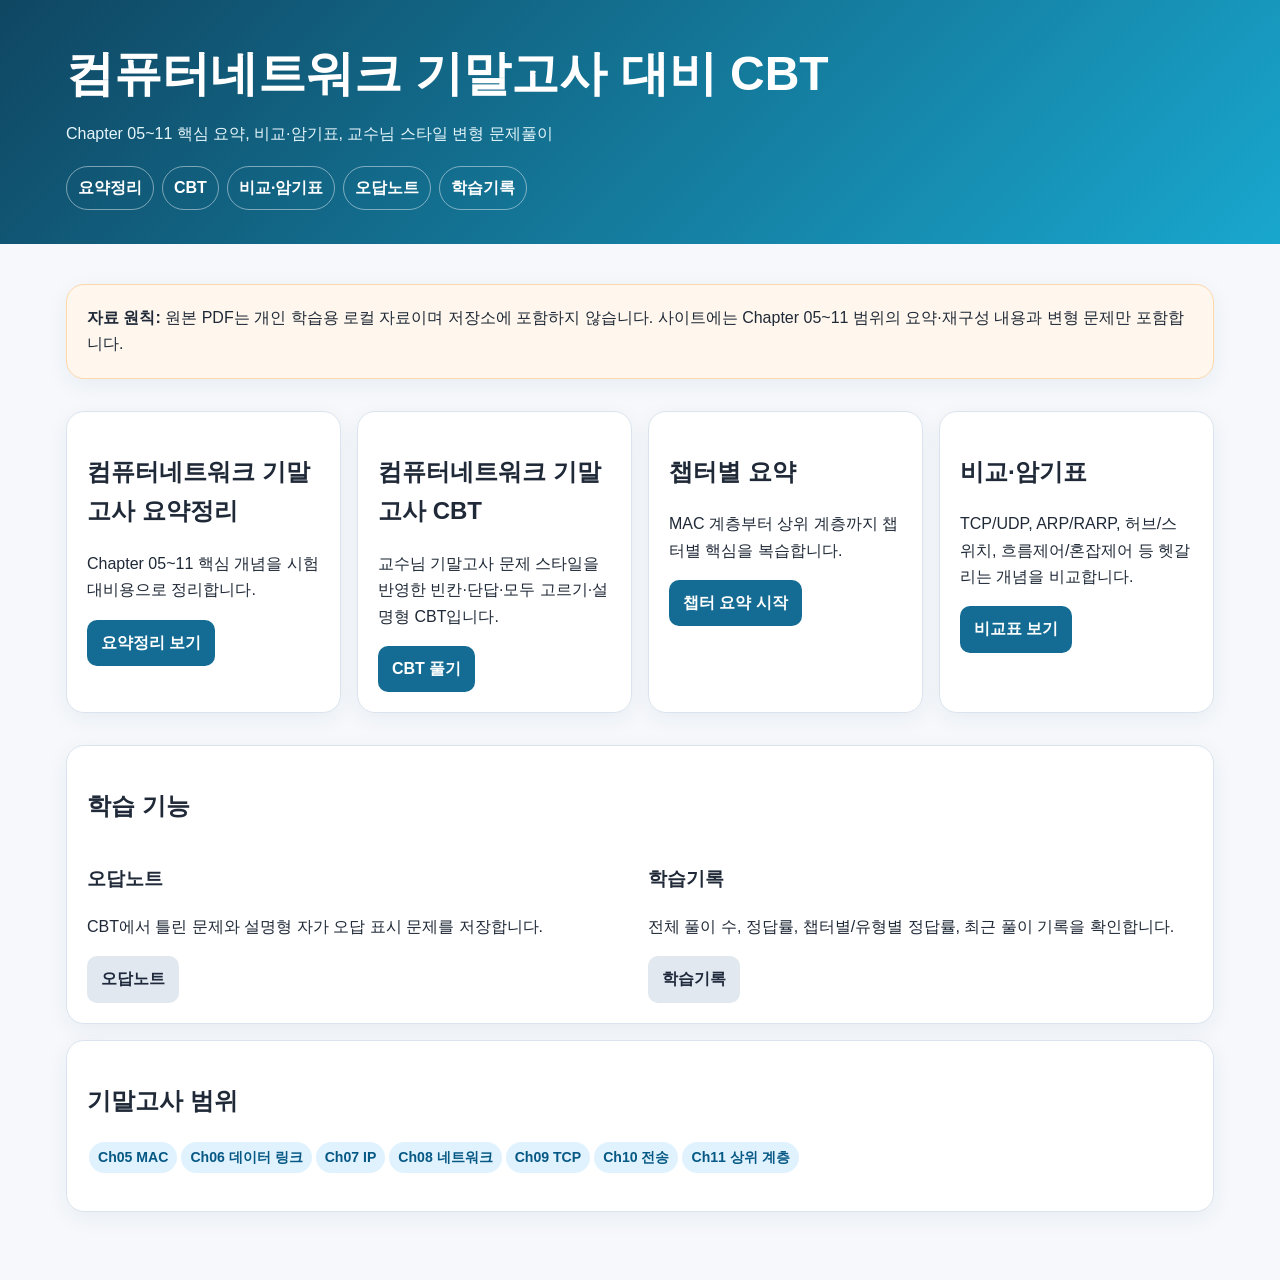
==== index.html @ 6b28d31b "Deploy computer network final CBT site" ====
<!doctype html>
<html lang="ko">
<head>
  <meta charset="utf-8">
  <meta name="viewport" content="width=device-width, initial-scale=1">
  <title>컴퓨터네트워크 기말고사 대비 CBT</title>
  <link rel="stylesheet" href="./assets/style.css">
</head>
<body>
<header class="site-hero"><div class="wrap">
  <h1>컴퓨터네트워크 기말고사 대비 CBT</h1>
  <p class="lead">Chapter 05~11 핵심 요약, 비교·암기표, 교수님 스타일 변형 문제풀이</p>
  <nav class="top-nav">
    <a href="./notes/network-final/index.html">요약정리</a>
    <a href="./cbt/network_final_mock.html">CBT</a>
    <a href="./notes/network-final/compare-summary.html">비교·암기표</a>
    <a href="./review/wrong-notes.html">오답노트</a>
    <a href="./stats/study-record.html">학습기록</a>
  </nav>
</div></header>
<main class="wrap">
  <section class="notice"><strong>자료 원칙:</strong> 원본 PDF는 개인 학습용 로컬 자료이며 저장소에 포함하지 않습니다. 사이트에는 Chapter 05~11 범위의 요약·재구성 내용과 변형 문제만 포함합니다.</section>
  <section class="grid">
    <article class="card"><h2>컴퓨터네트워크 기말고사 요약정리</h2><p>Chapter 05~11 핵심 개념을 시험 대비용으로 정리합니다.</p><a class="card-link" href="./notes/network-final/index.html">요약정리 보기</a></article>
    <article class="card"><h2>컴퓨터네트워크 기말고사 CBT</h2><p>교수님 기말고사 문제 스타일을 반영한 빈칸·단답·모두 고르기·설명형 CBT입니다.</p><a class="card-link" href="./cbt/network_final_mock.html">CBT 풀기</a></article>
    <article class="card"><h2>챕터별 요약</h2><p>MAC 계층부터 상위 계층까지 챕터별 핵심을 복습합니다.</p><a class="card-link" href="./notes/network-final/ch05-mac.html">챕터 요약 시작</a></article>
    <article class="card"><h2>비교·암기표</h2><p>TCP/UDP, ARP/RARP, 허브/스위치, 흐름제어/혼잡제어 등 헷갈리는 개념을 비교합니다.</p><a class="card-link" href="./notes/network-final/compare-summary.html">비교표 보기</a></article>
  </section>
  <section class="card"><h2>학습 기능</h2><div class="grid"><div><h3>오답노트</h3><p>CBT에서 틀린 문제와 설명형 자가 오답 표시 문제를 저장합니다.</p><a class="card-link secondary" href="./review/wrong-notes.html">오답노트</a></div><div><h3>학습기록</h3><p>전체 풀이 수, 정답률, 챕터별/유형별 정답률, 최근 풀이 기록을 확인합니다.</p><a class="card-link secondary" href="./stats/study-record.html">학습기록</a></div></div></section>
  <section class="card"><h2>기말고사 범위</h2><p><span class="badge">Ch05 MAC</span><span class="badge">Ch06 데이터 링크</span><span class="badge">Ch07 IP</span><span class="badge">Ch08 네트워크</span><span class="badge">Ch09 TCP</span><span class="badge">Ch10 전송</span><span class="badge">Ch11 상위 계층</span></p></section>
</main>
</body>
</html>
---- assets/style.css ----
:root{
  --bg:#f6f8fb;--card:#fff;--ink:#1f2937;--muted:#64748b;--line:#dbe4ee;
  --brand:#146c94;--brand-dark:#0f4662;--accent:#19a7ce;--ok:#15803d;--bad:#b91c1c;--warn:#b45309;
}
*{box-sizing:border-box} body{margin:0;background:var(--bg);color:var(--ink);font-family:-apple-system,BlinkMacSystemFont,"Segoe UI",Roboto,"Noto Sans KR",Arial,sans-serif;line-height:1.65}
a{color:var(--brand)} header.site-hero{background:linear-gradient(135deg,var(--brand-dark),var(--accent));color:#fff;padding:34px 18px}.wrap{max-width:1180px;margin:0 auto;padding:0 16px}.site-hero h1{margin:0 0 8px;font-size:clamp(1.8rem,4vw,3rem)}.lead{margin:0;color:#e6f6fb}.top-nav{display:flex;flex-wrap:wrap;gap:8px;margin-top:18px}.top-nav a{color:#fff;text-decoration:none;border:1px solid rgba(255,255,255,.45);padding:8px 11px;border-radius:999px;font-weight:700}.top-nav a:hover,.top-nav a.active{background:#fff;color:var(--brand)}main.wrap{padding-top:24px;padding-bottom:52px}.card,.notice{background:var(--card);border:1px solid var(--line);border-radius:18px;padding:20px;margin:16px 0;box-shadow:0 6px 22px rgba(15,70,98,.06)}.notice{background:#fff7ed;border-color:#fed7aa}.grid{display:grid;grid-template-columns:repeat(auto-fit,minmax(240px,1fr));gap:16px}.btn,.card-link{display:inline-block;border:0;border-radius:10px;padding:10px 14px;background:var(--brand);color:#fff!important;text-decoration:none;font-weight:800;cursor:pointer}.btn.secondary,.card-link.secondary{background:#e2e8f0;color:#1e293b!important}.btn.good{background:var(--ok)}.btn.bad{background:var(--bad)}.btn.warn{background:var(--warn)}.btn:disabled{opacity:.55;cursor:not-allowed}.row{display:flex;gap:8px;flex-wrap:wrap;align-items:center}.muted{color:var(--muted)}.badge{display:inline-block;border-radius:999px;padding:4px 9px;margin:2px;background:#e0f2fe;color:#075985;font-size:.88rem;font-weight:800}.badge.ok{background:#dcfce7;color:#166534}.badge.bad{background:#fee2e2;color:#991b1b}.badge.wait{background:#fef3c7;color:#92400e}table{width:100%;border-collapse:collapse;background:#fff}th,td{border:1px solid var(--line);padding:10px;vertical-align:top}th{background:#eaf6fb;color:#10384f}label{font-weight:800;display:block;margin:10px 0 4px}select,input[type=text],textarea{width:100%;border:1px solid #cbd5e1;border-radius:10px;padding:10px;font:inherit;background:#fff}textarea{min-height:110px;resize:vertical}.stat-grid{display:grid;grid-template-columns:repeat(auto-fit,minmax(150px,1fr));gap:12px}.stat-box{background:#f1f5f9;border-radius:14px;padding:14px}.stat-box b{font-size:1.6rem}.list{display:grid;gap:12px}.empty{padding:24px;text-align:center;color:var(--muted);border:1px dashed var(--line);border-radius:16px;background:#fff}.danger-zone{border-color:#fecaca;background:#fff1f2}code{background:#f1f5f9;border-radius:6px;padding:2px 5px}.footer-note{padding:22px 0;color:var(--muted);font-size:.95rem}@media(max-width:720px){.wrap{padding:0 12px}.card,.notice{padding:16px}.top-nav a,.btn,.card-link{flex:1 1 auto;text-align:center}th,td{font-size:.92rem}.site-hero{padding:28px 12px}}
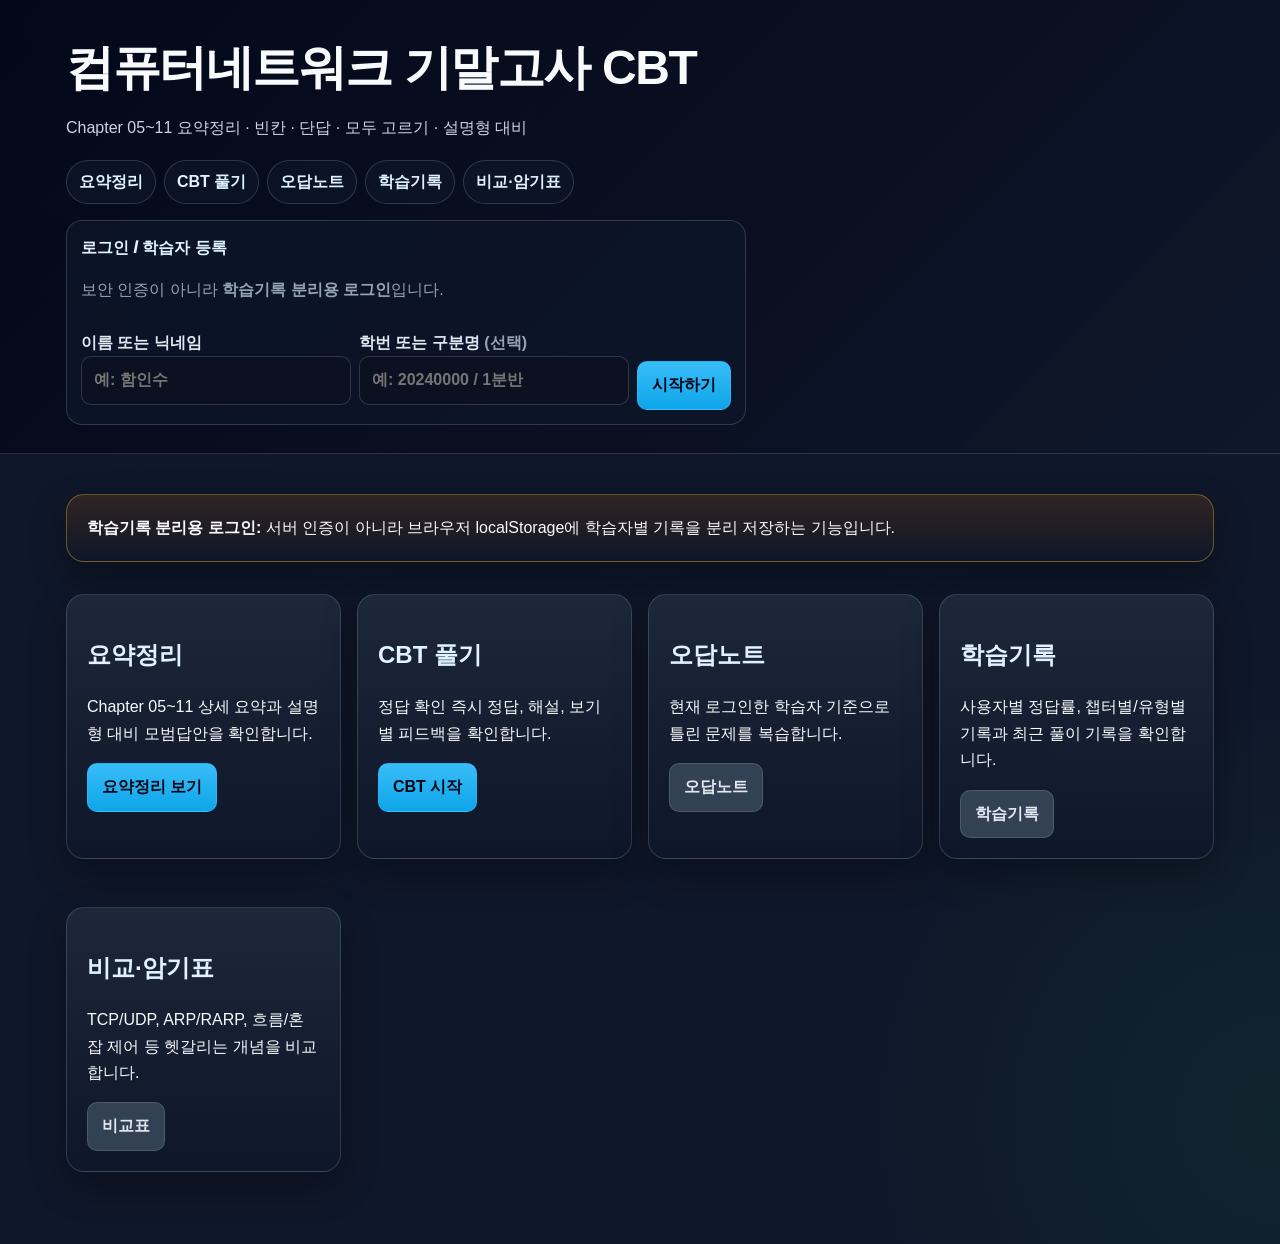
==== commit 5388739d: "Add learner login dark mode and CBT feedback UX" ====
--- a/index.html
+++ b/index.html
@@ -3,31 +3,33 @@
 <head>
   <meta charset="utf-8">
   <meta name="viewport" content="width=device-width, initial-scale=1">
-  <title>컴퓨터네트워크 기말고사 대비 CBT</title>
+  <title>컴퓨터네트워크 기말고사 CBT</title>
   <link rel="stylesheet" href="./assets/style.css">
 </head>
 <body>
 <header class="site-hero"><div class="wrap">
-  <h1>컴퓨터네트워크 기말고사 대비 CBT</h1>
-  <p class="lead">Chapter 05~11 핵심 요약, 비교·암기표, 교수님 스타일 변형 문제풀이</p>
+  <h1>컴퓨터네트워크 기말고사 CBT</h1>
+  <p class="lead">Chapter 05~11 요약정리 · 빈칸 · 단답 · 모두 고르기 · 설명형 대비</p>
   <nav class="top-nav">
     <a href="./notes/network-final/index.html">요약정리</a>
-    <a href="./cbt/network_final_mock.html">CBT</a>
-    <a href="./notes/network-final/compare-summary.html">비교·암기표</a>
+    <a href="./cbt/network_final_mock.html">CBT 풀기</a>
     <a href="./review/wrong-notes.html">오답노트</a>
     <a href="./stats/study-record.html">학습기록</a>
+    <a href="./notes/network-final/compare-summary.html">비교·암기표</a>
   </nav>
+  <div class="auth-widget compact" data-auth-widget></div>
 </div></header>
 <main class="wrap">
-  <section class="notice"><strong>자료 원칙:</strong> 원본 PDF는 개인 학습용 로컬 자료이며 저장소에 포함하지 않습니다. 사이트에는 Chapter 05~11 범위의 요약·재구성 내용과 변형 문제만 포함합니다.</section>
+  <section class="notice"><strong>학습기록 분리용 로그인:</strong> 서버 인증이 아니라 브라우저 localStorage에 학습자별 기록을 분리 저장하는 기능입니다.</section>
   <section class="grid">
-    <article class="card"><h2>컴퓨터네트워크 기말고사 요약정리</h2><p>Chapter 05~11 핵심 개념을 시험 대비용으로 정리합니다.</p><a class="card-link" href="./notes/network-final/index.html">요약정리 보기</a></article>
-    <article class="card"><h2>컴퓨터네트워크 기말고사 CBT</h2><p>교수님 기말고사 문제 스타일을 반영한 빈칸·단답·모두 고르기·설명형 CBT입니다.</p><a class="card-link" href="./cbt/network_final_mock.html">CBT 풀기</a></article>
-    <article class="card"><h2>챕터별 요약</h2><p>MAC 계층부터 상위 계층까지 챕터별 핵심을 복습합니다.</p><a class="card-link" href="./notes/network-final/ch05-mac.html">챕터 요약 시작</a></article>
-    <article class="card"><h2>비교·암기표</h2><p>TCP/UDP, ARP/RARP, 허브/스위치, 흐름제어/혼잡제어 등 헷갈리는 개념을 비교합니다.</p><a class="card-link" href="./notes/network-final/compare-summary.html">비교표 보기</a></article>
+    <article class="card"><h2>요약정리</h2><p>Chapter 05~11 상세 요약과 설명형 대비 모범답안을 확인합니다.</p><a class="card-link" href="./notes/network-final/index.html">요약정리 보기</a></article>
+    <article class="card"><h2>CBT 풀기</h2><p>정답 확인 즉시 정답, 해설, 보기별 피드백을 확인합니다.</p><a class="card-link" href="./cbt/network_final_mock.html">CBT 시작</a></article>
+    <article class="card"><h2>오답노트</h2><p>현재 로그인한 학습자 기준으로 틀린 문제를 복습합니다.</p><a class="card-link secondary" href="./review/wrong-notes.html">오답노트</a></article>
+    <article class="card"><h2>학습기록</h2><p>사용자별 정답률, 챕터별/유형별 기록과 최근 풀이 기록을 확인합니다.</p><a class="card-link secondary" href="./stats/study-record.html">학습기록</a></article>
+    <article class="card"><h2>비교·암기표</h2><p>TCP/UDP, ARP/RARP, 흐름/혼잡 제어 등 헷갈리는 개념을 비교합니다.</p><a class="card-link secondary" href="./notes/network-final/compare-summary.html">비교표</a></article>
   </section>
-  <section class="card"><h2>학습 기능</h2><div class="grid"><div><h3>오답노트</h3><p>CBT에서 틀린 문제와 설명형 자가 오답 표시 문제를 저장합니다.</p><a class="card-link secondary" href="./review/wrong-notes.html">오답노트</a></div><div><h3>학습기록</h3><p>전체 풀이 수, 정답률, 챕터별/유형별 정답률, 최근 풀이 기록을 확인합니다.</p><a class="card-link secondary" href="./stats/study-record.html">학습기록</a></div></div></section>
-  <section class="card"><h2>기말고사 범위</h2><p><span class="badge">Ch05 MAC</span><span class="badge">Ch06 데이터 링크</span><span class="badge">Ch07 IP</span><span class="badge">Ch08 네트워크</span><span class="badge">Ch09 TCP</span><span class="badge">Ch10 전송</span><span class="badge">Ch11 상위 계층</span></p></section>
 </main>
+<script src="./assets/auth.js"></script>
+<script src="./assets/storage.js"></script>
 </body>
 </html>
--- a/assets/style.css
+++ b/assets/style.css
@@ -1,6 +1,2 @@
-:root{
-  --bg:#f6f8fb;--card:#fff;--ink:#1f2937;--muted:#64748b;--line:#dbe4ee;
-  --brand:#146c94;--brand-dark:#0f4662;--accent:#19a7ce;--ok:#15803d;--bad:#b91c1c;--warn:#b45309;
-}
-*{box-sizing:border-box} body{margin:0;background:var(--bg);color:var(--ink);font-family:-apple-system,BlinkMacSystemFont,"Segoe UI",Roboto,"Noto Sans KR",Arial,sans-serif;line-height:1.65}
-a{color:var(--brand)} header.site-hero{background:linear-gradient(135deg,var(--brand-dark),var(--accent));color:#fff;padding:34px 18px}.wrap{max-width:1180px;margin:0 auto;padding:0 16px}.site-hero h1{margin:0 0 8px;font-size:clamp(1.8rem,4vw,3rem)}.lead{margin:0;color:#e6f6fb}.top-nav{display:flex;flex-wrap:wrap;gap:8px;margin-top:18px}.top-nav a{color:#fff;text-decoration:none;border:1px solid rgba(255,255,255,.45);padding:8px 11px;border-radius:999px;font-weight:700}.top-nav a:hover,.top-nav a.active{background:#fff;color:var(--brand)}main.wrap{padding-top:24px;padding-bottom:52px}.card,.notice{background:var(--card);border:1px solid var(--line);border-radius:18px;padding:20px;margin:16px 0;box-shadow:0 6px 22px rgba(15,70,98,.06)}.notice{background:#fff7ed;border-color:#fed7aa}.grid{display:grid;grid-template-columns:repeat(auto-fit,minmax(240px,1fr));gap:16px}.btn,.card-link{display:inline-block;border:0;border-radius:10px;padding:10px 14px;background:var(--brand);color:#fff!important;text-decoration:none;font-weight:800;cursor:pointer}.btn.secondary,.card-link.secondary{background:#e2e8f0;color:#1e293b!important}.btn.good{background:var(--ok)}.btn.bad{background:var(--bad)}.btn.warn{background:var(--warn)}.btn:disabled{opacity:.55;cursor:not-allowed}.row{display:flex;gap:8px;flex-wrap:wrap;align-items:center}.muted{color:var(--muted)}.badge{display:inline-block;border-radius:999px;padding:4px 9px;margin:2px;background:#e0f2fe;color:#075985;font-size:.88rem;font-weight:800}.badge.ok{background:#dcfce7;color:#166534}.badge.bad{background:#fee2e2;color:#991b1b}.badge.wait{background:#fef3c7;color:#92400e}table{width:100%;border-collapse:collapse;background:#fff}th,td{border:1px solid var(--line);padding:10px;vertical-align:top}th{background:#eaf6fb;color:#10384f}label{font-weight:800;display:block;margin:10px 0 4px}select,input[type=text],textarea{width:100%;border:1px solid #cbd5e1;border-radius:10px;padding:10px;font:inherit;background:#fff}textarea{min-height:110px;resize:vertical}.stat-grid{display:grid;grid-template-columns:repeat(auto-fit,minmax(150px,1fr));gap:12px}.stat-box{background:#f1f5f9;border-radius:14px;padding:14px}.stat-box b{font-size:1.6rem}.list{display:grid;gap:12px}.empty{padding:24px;text-align:center;color:var(--muted);border:1px dashed var(--line);border-radius:16px;background:#fff}.danger-zone{border-color:#fecaca;background:#fff1f2}code{background:#f1f5f9;border-radius:6px;padding:2px 5px}.footer-note{padding:22px 0;color:var(--muted);font-size:.95rem}@media(max-width:720px){.wrap{padding:0 12px}.card,.notice{padding:16px}.top-nav a,.btn,.card-link{flex:1 1 auto;text-align:center}th,td{font-size:.92rem}.site-hero{padding:28px 12px}}
+:root{--bg:#0f172a;--panel:#111827;--card:#1e293b;--card2:#172033;--text:#f8fafc;--muted:#94a3b8;--primary:#38bdf8;--success:#22c55e;--danger:#ef4444;--warning:#facc15;--border:rgba(148,163,184,.25);--ink:var(--text);--line:var(--border);--brand:var(--primary);--brand-dark:#020617;--accent:var(--primary);--ok:var(--success);--bad:var(--danger);--warn:var(--warning)}
+*{box-sizing:border-box}html{color-scheme:dark}body{margin:0;min-height:100vh;background:radial-gradient(circle at 15% 0,rgba(56,189,248,.16),transparent 30rem),radial-gradient(circle at 100% 90%,rgba(34,197,94,.08),transparent 28rem),var(--bg);color:var(--text);font-family:-apple-system,BlinkMacSystemFont,"Segoe UI",Roboto,"Noto Sans KR",Arial,sans-serif;line-height:1.65}a{color:var(--primary)}code,pre{background:#020617;color:#dbeafe;border:1px solid var(--border);border-radius:8px;font-family:ui-monospace,SFMono-Regular,Menlo,Consolas,monospace}code{padding:2px 6px}pre{padding:14px;overflow-x:auto}.wrap{max-width:1180px;margin:0 auto;padding:0 16px}main.wrap{padding-top:24px;padding-bottom:56px}.site-hero,header.site-hero{background:linear-gradient(135deg,rgba(2,6,23,.96),rgba(15,23,42,.93));border-bottom:1px solid var(--border);color:var(--text);padding:28px 18px}.site-hero h1{margin:0 0 8px;font-size:clamp(1.8rem,4vw,3rem);letter-spacing:-.03em}.lead{margin:0;color:#cbd5e1}.top-nav{display:flex;flex-wrap:wrap;gap:8px;margin-top:18px;align-items:center}.top-nav a{color:#e0f2fe;text-decoration:none;border:1px solid var(--border);background:rgba(15,23,42,.68);padding:8px 12px;border-radius:999px;font-weight:800}.top-nav a:hover,.top-nav a.active{background:var(--primary);color:#020617;border-color:var(--primary)}.card,.notice,.panel{background:linear-gradient(180deg,rgba(30,41,59,.96),rgba(15,23,42,.96));border:1px solid var(--border);border-radius:18px;padding:20px;margin:16px 0;box-shadow:0 14px 36px rgba(0,0,0,.32)}.notice{background:linear-gradient(180deg,rgba(113,63,18,.34),rgba(15,23,42,.94));border-color:rgba(250,204,21,.35)}.grid{display:grid;grid-template-columns:repeat(auto-fit,minmax(240px,1fr));gap:16px}.row{display:flex;gap:8px;flex-wrap:wrap;align-items:center}.muted{color:var(--muted)}.empty{padding:26px;text-align:center;color:var(--muted);border:1px dashed var(--border);border-radius:16px;background:rgba(15,23,42,.65)}h1,h2,h3{color:var(--text)}.card h2,.card h3{color:#e0f2fe}.btn,.card-link,button{font:inherit}.btn,.card-link{display:inline-flex;align-items:center;justify-content:center;gap:6px;border:1px solid rgba(56,189,248,.45);border-radius:10px;padding:10px 14px;background:linear-gradient(180deg,var(--primary),#0ea5e9);color:#020617!important;text-decoration:none;font-weight:900;cursor:pointer}.btn.secondary,.card-link.secondary{background:#334155;color:#e2e8f0!important;border-color:var(--border)}.btn.good{background:var(--success);color:#02130a!important}.btn.bad{background:var(--danger);color:white!important}.btn.warn{background:var(--warning);color:#1f1300!important}.btn:disabled{opacity:.45;cursor:not-allowed}label{font-weight:800;display:block;margin:10px 0 5px;color:#e2e8f0}select,input[type=text],input[type=search],textarea{width:100%;border:1px solid var(--border);border-radius:10px;padding:10px 12px;font:inherit;background:#0b1120;color:var(--text);outline:none}select:focus,input[type=text]:focus,input[type=search]:focus,textarea:focus{border-color:var(--primary);box-shadow:0 0 0 3px rgba(56,189,248,.18)}textarea{min-height:118px;resize:vertical}input[type=checkbox],input[type=radio]{accent-color:var(--primary);width:1.05rem;height:1.05rem}table{width:100%;border-collapse:collapse;background:rgba(15,23,42,.72);display:block;overflow-x:auto;border-radius:12px}th,td{border:1px solid var(--border);padding:10px;vertical-align:top;color:var(--text)}th{background:rgba(56,189,248,.12);color:#bae6fd}.badge{display:inline-block;border-radius:999px;padding:4px 9px;margin:2px;background:rgba(56,189,248,.15);color:#bae6fd;border:1px solid rgba(56,189,248,.22);font-size:.88rem;font-weight:900}.badge.ok{background:rgba(34,197,94,.16);color:#bbf7d0;border-color:rgba(34,197,94,.35)}.badge.bad{background:rgba(239,68,68,.16);color:#fecaca;border-color:rgba(239,68,68,.35)}.badge.wait{background:rgba(250,204,21,.14);color:#fef08a;border-color:rgba(250,204,21,.35)}.auth-widget{margin-top:16px;padding:14px;border:1px solid var(--border);border-radius:16px;background:rgba(15,23,42,.72)}.auth-widget.compact{max-width:680px}.auth-title{font-weight:950;color:#e0f2fe;margin-bottom:8px}.auth-form{display:grid;grid-template-columns:1fr 1fr auto;gap:8px;align-items:end}.auth-status{display:flex;flex-wrap:wrap;gap:8px;align-items:center;justify-content:space-between}.auth-user-name{color:#f8fafc;font-weight:950}.auth-user-note{color:var(--muted);font-size:.92rem}.auth-switch{min-width:190px;width:auto}.stat-grid{display:grid;grid-template-columns:repeat(auto-fit,minmax(150px,1fr));gap:12px}.stat-box{background:rgba(15,23,42,.72);border:1px solid var(--border);border-radius:14px;padding:14px}.stat-box b{font-size:1.7rem;color:#e0f2fe}.layout{display:grid;grid-template-columns:310px 1fr;gap:18px}.question{font-size:1.13rem;font-weight:800;white-space:pre-wrap;margin:16px 0}.choices{display:grid;gap:9px;margin:14px 0}.choice{display:flex;gap:10px;align-items:flex-start;border:1px solid var(--border);border-radius:12px;padding:11px;background:rgba(15,23,42,.7)}.choice:hover{border-color:rgba(56,189,248,.6)}.choice.correct{border-color:#22c55e;background:rgba(34,197,94,.15)}.choice.wrong{border-color:#ef4444;background:rgba(239,68,68,.15)}.choice.user-selected{box-shadow:inset 0 0 0 1px rgba(56,189,248,.25)}.answer-input.correct{border-color:#22c55e;background:rgba(34,197,94,.09)}.answer-input.wrong{border-color:#ef4444;background:rgba(239,68,68,.09)}.answer-hint{margin-top:6px;color:#bae6fd;font-weight:800}.blank-grid{display:grid;gap:10px;margin:14px 0}.answer-panel{margin-top:18px;border-radius:16px;padding:16px;background:rgba(15,23,42,.7)}.answer-panel.correct{border:1px solid #22c55e;background:rgba(34,197,94,.08)}.answer-panel.wrong{border:1px solid #ef4444;background:rgba(239,68,68,.08)}.answer-panel.pending{border:1px solid rgba(56,189,248,.45);background:rgba(56,189,248,.08)}.answer-panel h3{margin-top:0}.explanation-box{background:rgba(2,6,23,.55);border:1px solid var(--border);border-radius:12px;padding:12px;margin-top:10px}.model-answer{color:#e0f2fe;font-weight:900}.keyword{display:inline-block;margin:3px;padding:4px 9px;border-radius:999px;background:#334155;color:#cbd5e1;border:1px solid var(--border);font-weight:800}.keyword.hit{background:rgba(34,197,94,.18);color:#bbf7d0;border-color:rgba(34,197,94,.45)}.keyword.miss{background:rgba(239,68,68,.18);color:#fecaca;border-color:rgba(239,68,68,.45)}.question-nav-grid{display:grid;grid-template-columns:repeat(5,1fr);gap:6px;max-height:280px;overflow:auto}.question-nav-btn{border:1px solid var(--border);border-radius:9px;padding:8px;cursor:pointer;font-weight:900}.question-nav-btn.correct{background:#22c55e;color:#fff;border-color:#22c55e}.question-nav-btn.wrong{background:#ef4444;color:#fff;border-color:#ef4444}.question-nav-btn.current{background:#38bdf8;color:#020617;border-color:#38bdf8}.question-nav-btn.unanswered{background:#334155;color:#cbd5e1}.all-list,.list{display:grid;gap:12px}.all-list{max-height:520px;overflow:auto}.list-item{border:1px solid var(--border);border-radius:12px;padding:10px;background:rgba(15,23,42,.72);color:var(--text);text-align:left;cursor:pointer}.list-item:hover{border-color:var(--primary)}.toc a{background:rgba(15,23,42,.72)!important;border-color:var(--border)!important;color:#e0f2fe!important}.exam-box{background:rgba(15,23,42,.72)!important;border-left-color:var(--primary)!important}.mini-title{color:#e0f2fe!important}@media(max-width:860px){.layout{grid-template-columns:1fr}.question-nav-grid{grid-template-columns:repeat(7,1fr)}.auth-form{grid-template-columns:1fr}.auth-switch{width:100%}}@media(max-width:560px){.wrap{padding:0 12px}.site-hero{padding:24px 12px}.card,.notice,.panel{padding:16px}.top-nav a,.btn,.card-link{flex:1 1 auto;text-align:center}.question-nav-grid{grid-template-columns:repeat(5,1fr)}}
